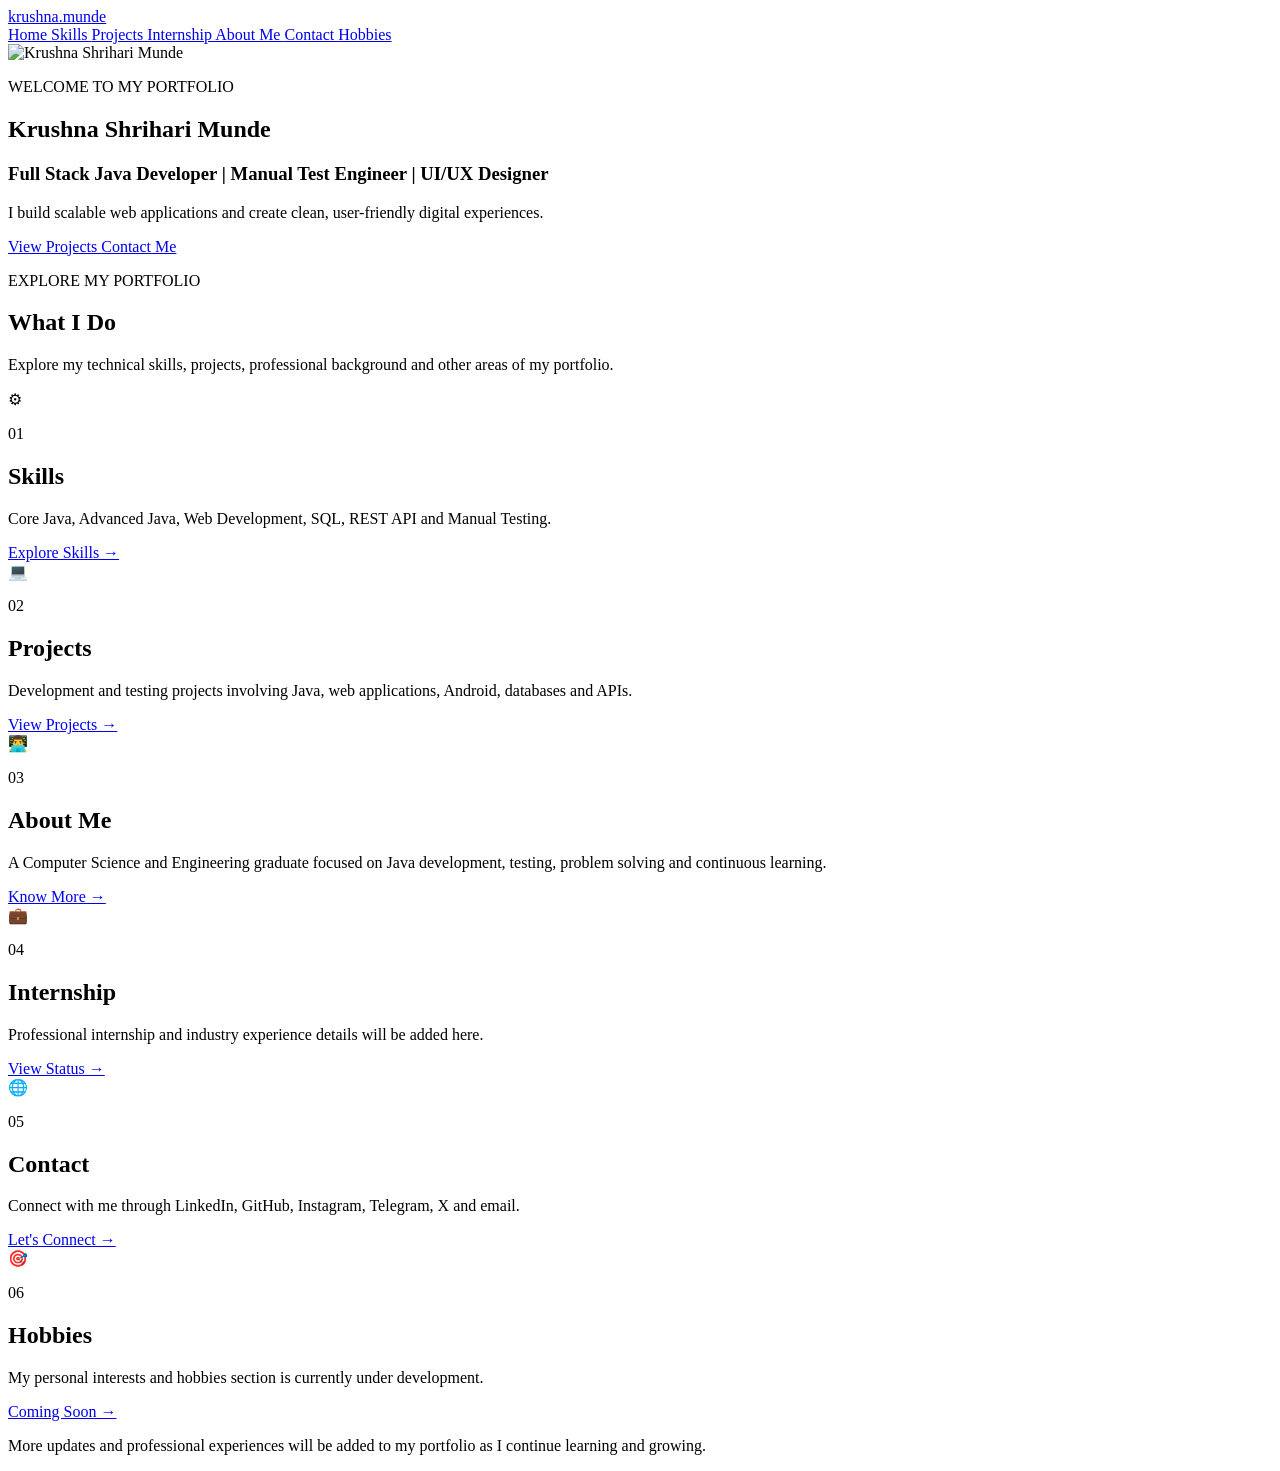
==== index.html @ 17772926 "Add files via upload" ====
<!DOCTYPE html>
<html lang="en">

<head>

    <meta charset="UTF-8">

    <meta name="viewport"
          content="width=device-width, initial-scale=1.0">

    <title>
        Krushna Munde | Full Stack Java Developer
    </title>

    <link rel="stylesheet"
          href="./css/Index.css">

</head>


<body>


    <!-- ==================================================
         NAVBAR
    =================================================== -->

    <nav class="navBar">


        <!-- LOGO -->

        <a href="index.html"
           class="navItems"
           id="logo">

            krushna.munde

        </a>



        <!-- NAVIGATION LINKS -->

        <div class="navLinks">


            <a href="index.html"
               class="navItems active">

                Home

            </a>


            <a href="Skill.html"
               class="navItems">

                Skills

            </a>


            <a href="Project.html"
               class="navItems">

                Projects

            </a>


            <a href="Internship.html"
               class="navItems">

                Internship

            </a>


            <a href="Aboutus.html"
               class="navItems">

                About Me

            </a>


            <a href="Contactus.html"
               class="navItems">

                Contact

            </a>


            <a href="Hobies.html"
               class="navItems">

                Hobbies

            </a>


        </div>


    </nav>



    <!-- ==================================================
         HERO SECTION
    =================================================== -->

    <section id="heroSession">


        <div id="coverImage">


            <!-- PROFILE IMAGE -->

            <div id="profileImage">

                <img
                    id="pfofilepic"
                    src="./assets/images/ProfilePic.png"
                    alt="Krushna Shrihari Munde">

            </div>



            <!-- PROFILE INFORMATION -->

            <div id="info">


                <p id="welcomeText">

                    WELCOME TO MY PORTFOLIO

                </p>



                <h1 id="fullName">

                    Krushna Shrihari Munde

                </h1>



                <h3 id="skillSet">

                    Full Stack Java Developer

                    <span>|</span>

                    Manual Test Engineer

                    <span>|</span>

                    UI/UX Designer

                </h3>



                <p id="shortIntro">

                    I build scalable web applications and create
                    clean, user-friendly digital experiences.

                </p>



                <!-- HERO BUTTONS -->

                <div id="heroButtons">


                    <a href="Project.html"
                       class="heroButton primaryButton">

                        View Projects

                    </a>



                    <a href="Contactus.html"
                       class="heroButton secondaryButton">

                        Contact Me

                    </a>


                </div>


            </div>


        </div>


    </section>



    <!-- ==================================================
         PORTFOLIO SUMMARY
    =================================================== -->

    <section id="portfolioSummary">


        <!-- SUMMARY HEADING -->

        <div id="summaryHeading">


            <p id="summaryLabel">

                EXPLORE MY PORTFOLIO

            </p>



            <h1>

                What <span>I Do</span>

            </h1>



            <p id="summaryDescription">

                Explore my technical skills, projects,
                professional background and other areas
                of my portfolio.

            </p>


        </div>



        <!-- ==================================================
             SUMMARY CARDS
        =================================================== -->

        <div id="summaryContainer">


            <!-- SKILLS -->

            <div class="summaryCard">


                <div class="summaryIcon">
                    ⚙
                </div>


                <p class="summaryNumber">
                    01
                </p>


                <h2>
                    Skills
                </h2>


                <p>

                    Core Java, Advanced Java, Web Development,
                    SQL, REST API and Manual Testing.

                </p>


                <a href="Skill.html"
                   class="summaryLink">

                    Explore Skills →

                </a>


            </div>



            <!-- PROJECTS -->

            <div class="summaryCard">


                <div class="summaryIcon">
                    💻
                </div>


                <p class="summaryNumber">
                    02
                </p>


                <h2>
                    Projects
                </h2>


                <p>

                    Development and testing projects involving
                    Java, web applications, Android, databases
                    and APIs.

                </p>


                <a href="Project.html"
                   class="summaryLink">

                    View Projects →

                </a>


            </div>



            <!-- ABOUT ME -->

            <div class="summaryCard">


                <div class="summaryIcon">
                    👨‍💻
                </div>


                <p class="summaryNumber">
                    03
                </p>


                <h2>
                    About Me
                </h2>


                <p>

                    A Computer Science and Engineering graduate
                    focused on Java development, testing,
                    problem solving and continuous learning.

                </p>


                <a href="Aboutus.html"
                   class="summaryLink">

                    Know More →

                </a>


            </div>



            <!-- INTERNSHIP -->

            <div class="summaryCard">


                <div class="summaryIcon">
                    💼
                </div>


                <p class="summaryNumber">
                    04
                </p>


                <h2>
                    Internship
                </h2>


                <p>

                    Professional internship and industry
                    experience details will be added here.

                </p>


                <a href="Internship.html"
                   class="summaryLink">

                    View Status →

                </a>


            </div>



            <!-- CONTACT -->

            <div class="summaryCard">


                <div class="summaryIcon">
                    🌐
                </div>


                <p class="summaryNumber">
                    05
                </p>


                <h2>
                    Contact
                </h2>


                <p>

                    Connect with me through LinkedIn, GitHub,
                    Instagram, Telegram, X and email.

                </p>


                <a href="Contactus.html"
                   class="summaryLink">

                    Let's Connect →

                </a>


            </div>



            <!-- HOBBIES -->

            <div class="summaryCard">


                <div class="summaryIcon">
                    🎯
                </div>


                <p class="summaryNumber">
                    06
                </p>


                <h2>
                    Hobbies
                </h2>


                <p>

                    My personal interests and hobbies section
                    is currently under development.

                </p>


                <a href="Hobies.html"
                   class="summaryLink">

                    Coming Soon →

                </a>


            </div>


        </div>



        <!-- SUMMARY FOOTER -->

        <div id="summaryFooter">


            <p>

                More updates and professional experiences
                will be added to my portfolio as I continue
                learning and growing.

            </p>


        </div>


    </section>


</body>

</html>
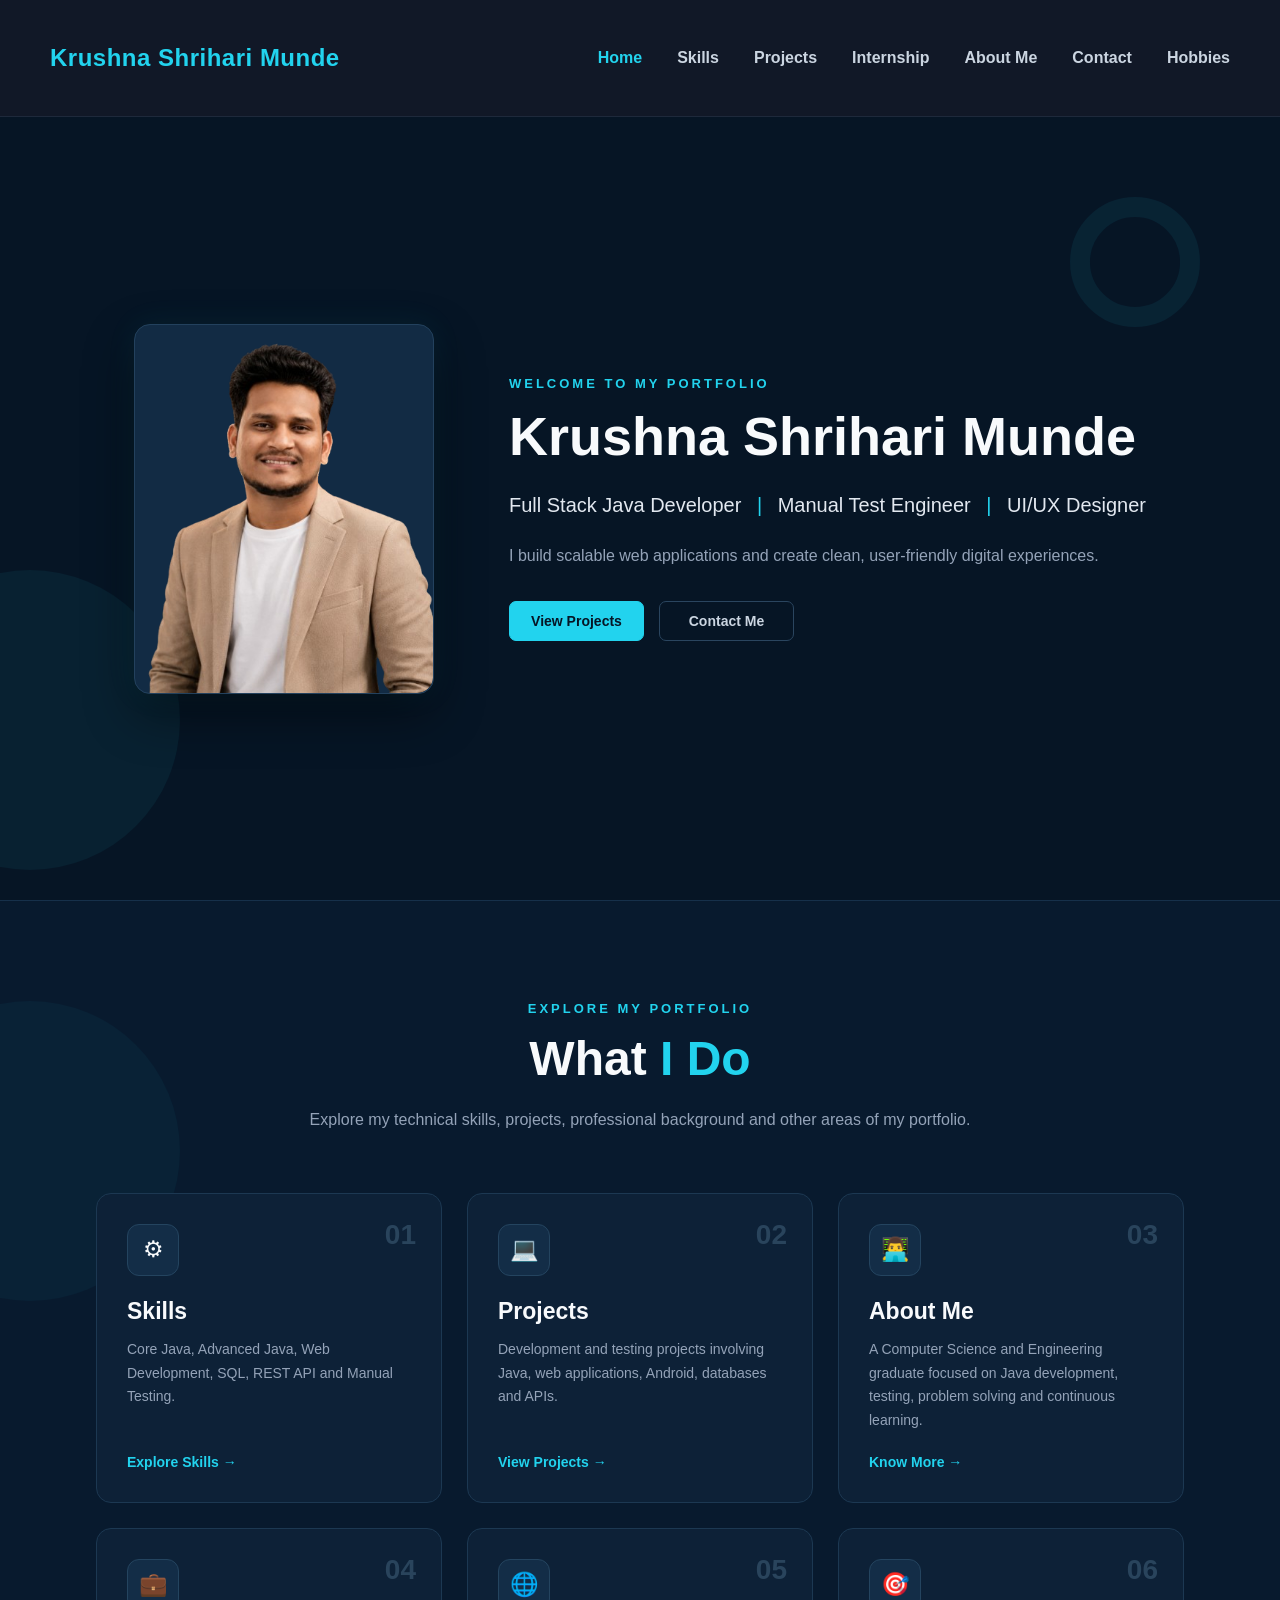
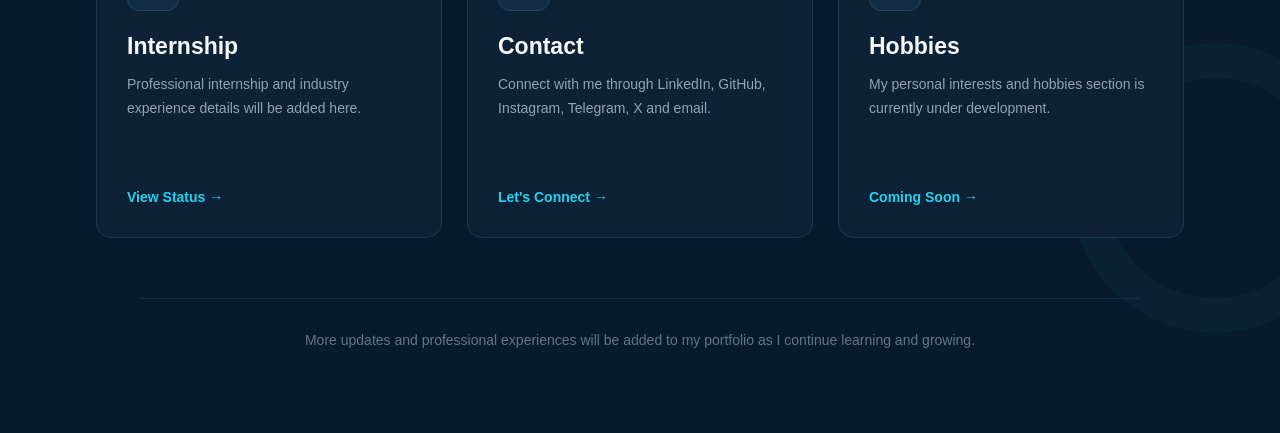
==== commit db27f6b3: "logo update" ====
--- a/index.html
+++ b/index.html
@@ -34,7 +34,7 @@
            class="navItems"
            id="logo">
 
-            krushna.munde
+            Krushna Shrihari Munde
 
         </a>
 
@@ -527,4 +527,4 @@
 
 </body>
 
-</html>+</html>
--- a/css/Index.css
+++ b/css/Index.css
@@ -0,0 +1,4238 @@
+/* =========================================================
+   Home Page 
+========================================================= */
+
+*{
+    margin: 0;
+    padding: 0;
+    box-sizing: border-box;
+}
+
+
+html{
+    scroll-behavior: smooth;
+}
+
+
+body{
+    background-color: #061525;
+
+    color: #F8FAFC;
+
+    font-family:
+        'Segoe UI',
+        Tahoma,
+        Geneva,
+        Verdana,
+        sans-serif;
+
+    overflow-x: hidden;
+}
+
+
+
+/* =========================================================
+   NAVBAR
+========================================================= */
+
+.navBar{
+
+    width: 100%;
+
+    height: 13vh;
+
+    min-height: 75px;
+
+    position: fixed;
+
+    top: 0;
+    left: 0;
+
+    display: flex;
+
+    align-items: center;
+
+    justify-content: space-between;
+
+    padding: 0 50px;
+
+    background-color: #081A2E;
+
+    border-bottom: 1px solid #16304A;
+
+    z-index: 1000;
+}
+
+
+
+/* =========================================================
+   LOGO
+========================================================= */
+
+#logo{
+
+    color: #22D3EE;
+
+    font-size: 24px;
+
+    font-weight: 700;
+
+    letter-spacing: 0.5px;
+
+    text-decoration: none;
+
+    transition:
+        color 0.3s ease,
+        transform 0.3s ease;
+}
+
+
+#logo:hover{
+
+    color: #67E8F9;
+
+    transform: translateY(-2px);
+}
+
+
+
+/* =========================================================
+   NAVIGATION LINKS
+========================================================= */
+
+.navLinks{
+
+    display: flex;
+
+    align-items: center;
+
+    gap: 35px;
+}
+
+
+.navItems{
+
+    color: #CBD5E1;
+
+    font-size: 16px;
+
+    font-weight: 600;
+
+    text-decoration: none;
+
+    transition:
+        color 0.3s ease,
+        transform 0.3s ease;
+}
+
+
+.navItems:hover{
+
+    color: #22D3EE;
+
+    transform: translateY(-2px);
+}
+
+
+.navItems.active{
+
+    color: #22D3EE;
+}
+
+
+
+/* =========================================================
+   HERO SECTION
+========================================================= */
+
+#heroSession{
+
+    width: 100%;
+
+    min-height: 87vh;
+
+    margin-top: 13vh;
+
+    position: relative;
+
+    display: flex;
+
+    align-items: center;
+
+    justify-content: center;
+
+    background-color: #061525;
+
+    overflow: hidden;
+}
+
+
+
+/* =========================================================
+   HERO DECORATIVE CIRCLE
+========================================================= */
+
+#heroSession::before{
+
+    content: "";
+
+    position: absolute;
+
+    width: 300px;
+
+    height: 300px;
+
+    border-radius: 50%;
+
+    background-color:
+        rgba(34, 211, 238, 0.06);
+
+    left: -120px;
+
+    bottom: 30px;
+}
+
+
+#heroSession::after{
+
+    content: "";
+
+    position: absolute;
+
+    width: 90px;
+
+    height: 90px;
+
+    border-radius: 50%;
+
+    border: 20px solid
+        rgba(34, 211, 238, 0.07);
+
+    right: 80px;
+
+    top: 80px;
+}
+
+
+
+/* =========================================================
+   HERO CONTENT
+========================================================= */
+
+#coverImage{
+
+    width: 88%;
+
+    max-width: 1150px;
+
+    display: flex;
+
+    align-items: center;
+
+    justify-content: center;
+
+    gap: 75px;
+
+    position: relative;
+
+    z-index: 2;
+}
+
+
+
+/* =========================================================
+   PROFILE IMAGE
+========================================================= */
+
+#profileImage{
+
+    width: 300px;
+
+    height: 370px;
+
+    flex-shrink: 0;
+
+    overflow: hidden;
+
+    border-radius: 16px;
+
+    background-color: #122B44;
+
+    border: 1px solid #23415D;
+
+    box-shadow:
+
+        0 20px 50px
+        rgba(0, 0, 0, 0.45),
+
+        0 0 30px
+        rgba(34, 211, 238, 0.08);
+
+    transition:
+        transform 0.4s ease,
+        border-color 0.4s ease,
+        box-shadow 0.4s ease;
+}
+
+
+#profileImage:hover{
+
+    transform: translateY(-7px);
+
+    border-color: #22D3EE;
+
+    box-shadow:
+
+        0 25px 60px
+        rgba(0, 0, 0, 0.50),
+
+        0 0 35px
+        rgba(34, 211, 238, 0.18);
+}
+
+
+
+/* =========================================================
+   PROFILE PHOTO
+========================================================= */
+
+#pfofilepic{
+
+    width: 100%;
+
+    height: 100%;
+
+    display: block;
+
+    object-fit: cover;
+
+    object-position: center;
+
+    border-radius: 16px;
+}
+
+
+
+/* =========================================================
+   PROFILE INFORMATION
+========================================================= */
+
+#info{
+
+    max-width: 700px;
+
+    text-align: left;
+
+    position: relative;
+
+    z-index: 3;
+}
+
+
+
+/* =========================================================
+   WELCOME TEXT
+========================================================= */
+
+#welcomeText{
+
+    color: #22D3EE;
+
+    font-size: 13px;
+
+    font-weight: 700;
+
+    letter-spacing: 3px;
+
+    margin-bottom: 16px;
+}
+
+
+
+/* =========================================================
+   FULL NAME
+========================================================= */
+
+#fullName{
+
+    color: #F8FAFC;
+
+    font-size: 54px;
+
+    font-weight: 750;
+
+    line-height: 1.1;
+
+    margin-bottom: 22px;
+}
+
+
+
+/* =========================================================
+   SKILL SET
+========================================================= */
+
+#skillSet{
+
+    color: #E2E8F0;
+
+    font-size: 20px;
+
+    font-weight: 500;
+
+    line-height: 1.7;
+
+    margin-bottom: 20px;
+}
+
+
+#skillSet span{
+
+    color: #22D3EE;
+
+    margin: 0 10px;
+}
+
+
+
+/* =========================================================
+   SHORT INTRO
+========================================================= */
+
+#shortIntro{
+
+    max-width: 650px;
+
+    color: #94A3B8;
+
+    font-size: 16px;
+
+    line-height: 1.8;
+
+    margin-bottom: 30px;
+}
+
+
+
+/* =========================================================
+   HERO BUTTONS
+========================================================= */
+
+#heroButtons{
+
+    display: flex;
+
+    align-items: center;
+
+    gap: 15px;
+}
+
+
+.heroButton{
+
+    display: inline-flex;
+
+    align-items: center;
+
+    justify-content: center;
+
+    min-width: 135px;
+
+    padding: 11px 20px;
+
+    border-radius: 7px;
+
+    font-size: 14px;
+
+    font-weight: 600;
+
+    text-decoration: none;
+
+    transition:
+        transform 0.3s ease,
+        background-color 0.3s ease,
+        border-color 0.3s ease,
+        box-shadow 0.3s ease;
+}
+
+
+
+/* =========================================================
+   PRIMARY BUTTON
+========================================================= */
+
+.primaryButton{
+
+    color: #061525;
+
+    background-color: #22D3EE;
+
+    border: 1px solid #22D3EE;
+}
+
+
+.primaryButton:hover{
+
+    background-color: #67E8F9;
+
+    transform: translateY(-3px);
+
+    box-shadow:
+        0 8px 25px
+        rgba(34, 211, 238, 0.25);
+}
+
+
+
+/* =========================================================
+   SECONDARY BUTTON
+========================================================= */
+
+.secondaryButton{
+
+    color: #CBD5E1;
+
+    background-color: transparent;
+
+    border: 1px solid #2A455F;
+}
+
+
+.secondaryButton:hover{
+
+    color: #22D3EE;
+
+    border-color: #22D3EE;
+
+    transform: translateY(-3px);
+
+    background-color:
+        rgba(34, 211, 238, 0.05);
+}
+
+
+
+/* =========================================================
+   PORTFOLIO SUMMARY SECTION
+========================================================= */
+
+#portfolioSummary{
+
+    position: relative;
+
+    width: 100%;
+
+    min-height: 100vh;
+
+    padding: 100px 0 80px 0;
+
+    background-color: #081A2E;
+
+    border-top: 1px solid #16304A;
+
+    overflow: hidden;
+}
+
+
+
+/* =========================================================
+   SUMMARY BACKGROUND DECORATION
+========================================================= */
+
+#portfolioSummary::before{
+
+    content: "";
+
+    position: absolute;
+
+    width: 300px;
+
+    height: 300px;
+
+    border-radius: 50%;
+
+    background-color:
+        rgba(34, 211, 238, 0.04);
+
+    left: -120px;
+
+    top: 100px;
+}
+
+
+#portfolioSummary::after{
+
+    content: "";
+
+    position: absolute;
+
+    width: 220px;
+
+    height: 220px;
+
+    border-radius: 50%;
+
+    border: 35px solid
+        rgba(34, 211, 238, 0.04);
+
+    right: -80px;
+
+    bottom: 100px;
+}
+
+
+
+/* =========================================================
+   SUMMARY HEADING
+========================================================= */
+
+#summaryHeading{
+
+    width: 85%;
+
+    max-width: 850px;
+
+    margin: 0 auto 60px auto;
+
+    text-align: center;
+
+    position: relative;
+
+    z-index: 2;
+}
+
+
+#summaryLabel{
+
+    color: #22D3EE;
+
+    font-size: 13px;
+
+    font-weight: 700;
+
+    letter-spacing: 3px;
+
+    margin-bottom: 14px;
+}
+
+
+#summaryHeading h1{
+
+    color: #F8FAFC;
+
+    font-size: 48px;
+
+    font-weight: 700;
+
+    line-height: 1.2;
+
+    margin-bottom: 18px;
+}
+
+
+#summaryHeading h1 span{
+
+    color: #22D3EE;
+}
+
+
+#summaryDescription{
+
+    max-width: 700px;
+
+    margin: auto;
+
+    color: #94A3B8;
+
+    font-size: 16px;
+
+    line-height: 1.7;
+}
+
+
+
+/* =========================================================
+   SUMMARY CONTAINER
+========================================================= */
+
+#summaryContainer{
+
+    width: 85%;
+
+    max-width: 1200px;
+
+    margin: auto;
+
+    display: grid;
+
+    grid-template-columns:
+        repeat(3, 1fr);
+
+    gap: 25px;
+
+    position: relative;
+
+    z-index: 2;
+}
+
+
+
+/* =========================================================
+   SUMMARY CARD
+========================================================= */
+
+.summaryCard{
+
+    position: relative;
+
+    min-height: 310px;
+
+    padding: 30px;
+
+    background-color: #0D2137;
+
+    border: 1px solid #1C3852;
+
+    border-radius: 15px;
+
+    transition:
+        transform 0.3s ease,
+        border-color 0.3s ease,
+        box-shadow 0.3s ease;
+
+    overflow: hidden;
+}
+
+
+.summaryCard:hover{
+
+    transform: translateY(-8px);
+
+    border-color: #22D3EE;
+
+    box-shadow:
+
+        0 15px 40px
+        rgba(0, 0, 0, 0.35),
+
+        0 0 25px
+        rgba(34, 211, 238, 0.08);
+}
+
+
+
+/* =========================================================
+   SUMMARY ICON
+========================================================= */
+
+.summaryIcon{
+
+    width: 52px;
+
+    height: 52px;
+
+    display: flex;
+
+    align-items: center;
+
+    justify-content: center;
+
+    background-color: #132D47;
+
+    border: 1px solid #24445F;
+
+    border-radius: 12px;
+
+    font-size: 23px;
+
+    margin-bottom: 22px;
+}
+
+
+
+/* =========================================================
+   SUMMARY NUMBER
+========================================================= */
+
+.summaryNumber{
+
+    position: absolute;
+
+    top: 25px;
+
+    right: 25px;
+
+    color: #29445C;
+
+    font-size: 28px;
+
+    font-weight: 700;
+}
+
+
+
+/* =========================================================
+   SUMMARY CARD TITLE
+========================================================= */
+
+.summaryCard h2{
+
+    color: #F8FAFC;
+
+    font-size: 23px;
+
+    font-weight: 650;
+
+    margin-bottom: 13px;
+}
+
+
+
+/* =========================================================
+   SUMMARY CARD DESCRIPTION
+========================================================= */
+
+.summaryCard p:not(.summaryNumber){
+
+    color: #94A3B8;
+
+    font-size: 14px;
+
+    line-height: 1.7;
+
+    min-height: 95px;
+
+    margin-bottom: 20px;
+}
+
+
+
+/* =========================================================
+   SUMMARY LINK
+========================================================= */
+
+.summaryLink{
+
+    display: inline-block;
+
+    color: #22D3EE;
+
+    font-size: 14px;
+
+    font-weight: 600;
+
+    text-decoration: none;
+
+    transition:
+        color 0.3s ease,
+        transform 0.3s ease;
+}
+
+
+.summaryLink:hover{
+
+    color: #67E8F9;
+
+    transform: translateX(5px);
+}
+
+
+
+/* =========================================================
+   SUMMARY FOOTER
+========================================================= */
+
+#summaryFooter{
+
+    width: 85%;
+
+    max-width: 1000px;
+
+    margin: 60px auto 0 auto;
+
+    padding-top: 30px;
+
+    border-top: 1px solid #16304A;
+
+    text-align: center;
+
+    position: relative;
+
+    z-index: 2;
+}
+
+
+#summaryFooter p{
+
+    color: #64748B;
+
+    font-size: 14px;
+
+    line-height: 1.7;
+}
+
+
+
+/* =========================================================
+   TABLET RESPONSIVE
+========================================================= */
+
+@media(max-width: 1000px){
+
+    .navBar{
+
+        padding: 0 30px;
+    }
+
+
+    .navLinks{
+
+        gap: 20px;
+    }
+
+
+    #coverImage{
+
+        width: 90%;
+
+        gap: 45px;
+    }
+
+
+    #profileImage{
+
+        width: 260px;
+
+        height: 330px;
+    }
+
+
+    #fullName{
+
+        font-size: 44px;
+    }
+
+
+    #skillSet{
+
+        font-size: 18px;
+    }
+
+
+    #summaryContainer{
+
+        grid-template-columns:
+            repeat(2, 1fr);
+    }
+
+}
+
+
+
+/* =========================================================
+   MOBILE RESPONSIVE
+========================================================= */
+
+@media(max-width: 700px){
+
+    .navBar{
+
+        height: auto;
+
+        min-height: 13vh;
+
+        flex-direction: column;
+
+        justify-content: center;
+
+        gap: 15px;
+
+        padding: 15px;
+    }
+
+
+    .navLinks{
+
+        flex-wrap: wrap;
+
+        justify-content: center;
+
+        gap: 15px;
+    }
+
+
+    #heroSession{
+
+        min-height: auto;
+
+        padding: 70px 0;
+    }
+
+
+    #coverImage{
+
+        width: 90%;
+
+        flex-direction: column;
+
+        gap: 35px;
+
+        padding: 30px 0;
+    }
+
+
+    #profileImage{
+
+        width: 230px;
+
+        height: 285px;
+    }
+
+
+    #info{
+
+        width: 100%;
+
+        text-align: center;
+    }
+
+
+    #welcomeText{
+
+        font-size: 11px;
+
+        letter-spacing: 2px;
+    }
+
+
+    #fullName{
+
+        font-size: 36px;
+    }
+
+
+    #skillSet{
+
+        font-size: 16px;
+    }
+
+
+    #skillSet span{
+
+        margin: 0 5px;
+    }
+
+
+    #shortIntro{
+
+        font-size: 14px;
+
+        margin-left: auto;
+
+        margin-right: auto;
+    }
+
+
+    #heroButtons{
+
+        justify-content: center;
+
+        flex-wrap: wrap;
+    }
+
+
+    #portfolioSummary{
+
+        padding-top: 70px;
+    }
+
+
+    #summaryHeading{
+
+        width: 90%;
+
+        margin-bottom: 45px;
+    }
+
+
+    #summaryHeading h1{
+
+        font-size: 38px;
+    }
+
+
+    #summaryDescription{
+
+        font-size: 15px;
+    }
+
+
+    #summaryContainer{
+
+        width: 90%;
+
+        grid-template-columns: 1fr;
+    }
+
+
+    .summaryCard{
+
+        min-height: auto;
+    }
+
+
+    #summaryFooter{
+
+        width: 90%;
+    }
+
+}
+/* =========================================================
+   Skills Page
+========================================================= */
+
+*{
+    margin: 0;
+    padding: 0;
+    box-sizing: border-box;
+}
+
+
+body{
+
+    background-color: #0F172A;
+
+    font-family:
+        'Segoe UI',
+        Tahoma,
+        Geneva,
+        Verdana,
+        sans-serif;
+
+    color: #F8FAFC;
+}
+
+
+/* =========================
+   NAVBAR
+========================= */
+
+.navBar{
+
+    background-color: #111827;
+
+    width: 100%;
+
+    height: 13vh;
+
+    position: fixed;
+
+    top: 0;
+    left: 0;
+
+    display: flex;
+
+    align-items: center;
+
+    justify-content: space-between;
+
+    padding: 0 50px;
+
+    border-bottom: 1px solid #1E293B;
+
+    z-index: 1000;
+}
+
+
+/* =========================
+   LOGO
+========================= */
+
+#logo{
+
+    color: #22D3EE;
+
+    font-size: 24px;
+
+    font-weight: 700;
+
+    text-decoration: none;
+
+    letter-spacing: 0.5px;
+}
+
+
+/* =========================
+   NAV LINKS
+========================= */
+
+.navLinks{
+
+    display: flex;
+
+    align-items: center;
+
+    gap: 35px;
+}
+
+
+.navItems{
+
+    color: #CBD5E1;
+
+    font-size: 16px;
+
+    font-weight: 600;
+
+    text-decoration: none;
+
+    transition:
+        color 0.3s ease,
+        transform 0.3s ease;
+}
+
+
+.navItems:hover{
+
+    color: #22D3EE;
+
+    transform: translateY(-2px);
+}
+
+
+/* =========================
+   ACTIVE TAB
+========================= */
+
+.navItems.active{
+
+    color: #22D3EE;
+}
+
+
+/* =========================
+   SKILLS SECTION
+========================= */
+
+.skillsSection{
+
+    width: 100%;
+
+    min-height: 100vh;
+
+    background-color: #0B1120;
+
+    padding-top: calc(13vh + 60px);
+
+    padding-bottom: 80px;
+}
+
+
+/* =========================
+   SECTION HEADING
+========================= */
+
+.sectionHeading{
+
+    width: 85%;
+
+    max-width: 900px;
+
+    margin: 0 auto 55px auto;
+
+    text-align: center;
+}
+
+
+.sectionLabel{
+
+    color: #22D3EE;
+
+    font-size: 13px;
+
+    font-weight: 700;
+
+    letter-spacing: 3px;
+
+    margin-bottom: 12px;
+}
+
+
+.sectionHeading h1{
+
+    color: #F8FAFC;
+
+    font-size: 48px;
+
+    font-weight: 700;
+
+    margin-bottom: 18px;
+}
+
+
+.sectionHeading h1 span{
+
+    color: #22D3EE;
+}
+
+
+.sectionDescription{
+
+    color: #94A3B8;
+
+    font-size: 16px;
+
+    line-height: 1.7;
+
+    max-width: 700px;
+
+    margin: auto;
+}
+
+
+/* =========================
+   SKILLS CONTAINER
+========================= */
+
+.skillsContainer{
+
+    width: 85%;
+
+    max-width: 1200px;
+
+    margin: auto;
+
+    display: grid;
+
+    grid-template-columns:
+        repeat(3, 1fr);
+
+    gap: 25px;
+}
+
+
+/* =========================
+   SKILL CARD
+========================= */
+
+.skillCard{
+
+    background-color: #111827;
+
+    border: 1px solid #1E293B;
+
+    border-radius: 14px;
+
+    padding: 30px;
+
+    min-height: 300px;
+
+    transition:
+        transform 0.3s ease,
+        border-color 0.3s ease,
+        box-shadow 0.3s ease;
+}
+
+
+.skillCard:hover{
+
+    transform: translateY(-7px);
+
+    border-color: #22D3EE;
+
+    box-shadow:
+        0 10px 30px rgba(0, 0, 0, 0.25),
+        0 0 20px rgba(34, 211, 238, 0.08);
+}
+
+
+/* =========================
+   SKILL ICON
+========================= */
+
+.skillIcon{
+
+    width: 50px;
+
+    height: 50px;
+
+    display: flex;
+
+    align-items: center;
+
+    justify-content: center;
+
+    background-color: #172033;
+
+    border: 1px solid #263449;
+
+    border-radius: 12px;
+
+    font-size: 24px;
+
+    margin-bottom: 20px;
+}
+
+
+/* =========================
+   SKILL TITLE
+========================= */
+
+.skillCard h2{
+
+    color: #F8FAFC;
+
+    font-size: 22px;
+
+    font-weight: 650;
+
+    margin-bottom: 12px;
+}
+
+
+/* =========================
+   SKILL DESCRIPTION
+========================= */
+
+.skillCard p{
+
+    color: #94A3B8;
+
+    font-size: 15px;
+
+    line-height: 1.7;
+
+    margin-bottom: 20px;
+}
+
+
+/* =========================
+   SKILL TAGS
+========================= */
+
+.skillTags{
+
+    display: flex;
+
+    flex-wrap: wrap;
+
+    gap: 8px;
+}
+
+
+.skillTags span{
+
+    color: #CBD5E1;
+
+    background-color: #0F172A;
+
+    border: 1px solid #263449;
+
+    border-radius: 20px;
+
+    padding: 6px 11px;
+
+    font-size: 12px;
+
+    transition:
+        color 0.3s ease,
+        border-color 0.3s ease,
+        background-color 0.3s ease;
+}
+
+
+.skillTags span:hover{
+
+    color: #22D3EE;
+
+    border-color: #22D3EE;
+
+    background-color: #13232E;
+}
+
+
+/* =========================
+   ADDITIONAL SKILLS
+========================= */
+
+.additionalSkills{
+
+    width: 85%;
+
+    max-width: 1200px;
+
+    margin: 55px auto 0 auto;
+
+    padding: 30px;
+
+    background-color: #111827;
+
+    border: 1px solid #1E293B;
+
+    border-radius: 14px;
+
+    text-align: center;
+}
+
+
+.additionalSkills h2{
+
+    color: #F8FAFC;
+
+    font-size: 24px;
+
+    margin-bottom: 20px;
+}
+
+
+.additionalTags{
+
+    display: flex;
+
+    justify-content: center;
+
+    align-items: center;
+
+    flex-wrap: wrap;
+
+    gap: 12px;
+}
+
+
+.additionalTags span{
+
+    color: #CBD5E1;
+
+    background-color: #0F172A;
+
+    border: 1px solid #263449;
+
+    border-radius: 25px;
+
+    padding: 9px 16px;
+
+    font-size: 14px;
+
+    transition:
+        color 0.3s ease,
+        border-color 0.3s ease;
+}
+
+
+.additionalTags span:hover{
+
+    color: #22D3EE;
+
+    border-color: #22D3EE;
+}
+
+
+/* =========================
+   RESPONSIVE
+========================= */
+
+@media(max-width: 1000px){
+
+    .skillsContainer{
+
+        grid-template-columns:
+            repeat(2, 1fr);
+    }
+
+
+    .navLinks{
+
+        gap: 20px;
+    }
+
+
+    .navBar{
+
+        padding: 0 30px;
+    }
+
+}
+
+
+@media(max-width: 700px){
+
+    .navBar{
+
+        height: auto;
+
+        min-height: 13vh;
+
+        flex-direction: column;
+
+        justify-content: center;
+
+        gap: 15px;
+
+        padding: 15px;
+    }
+
+
+    .navLinks{
+
+        flex-wrap: wrap;
+
+        justify-content: center;
+
+        gap: 15px;
+    }
+
+
+    .skillsSection{
+
+        padding-top: 180px;
+    }
+
+
+    .sectionHeading{
+
+        width: 90%;
+    }
+
+
+    .sectionHeading h1{
+
+        font-size: 38px;
+    }
+
+
+    .sectionDescription{
+
+        font-size: 15px;
+    }
+
+
+    .skillsContainer{
+
+        width: 90%;
+
+        grid-template-columns: 1fr;
+    }
+
+
+    .additionalSkills{
+
+        width: 90%;
+    }
+
+
+}
+
+/* =========================================================
+   About Me Page
+========================================================= */
+
+
+/* =========================
+   ABOUT SECTION
+========================= */
+
+#aboutSection{
+
+    width: 100%;
+
+    min-height: 100vh;
+
+    background-color: #0B1120;
+
+    padding-top: calc(13vh + 60px);
+
+    padding-bottom: 100px;
+}
+
+
+/* =========================
+   ABOUT CONTAINER
+========================= */
+
+#aboutContainer{
+
+    width: 85%;
+
+    max-width: 1200px;
+
+    margin: auto;
+}
+
+
+/* =========================
+   ABOUT HEADING
+========================= */
+
+#aboutHeading{
+
+    text-align: center;
+
+    margin-bottom: 60px;
+}
+
+
+#aboutLabel{
+
+    color: #22D3EE;
+
+    font-size: 13px;
+
+    font-weight: 700;
+
+    letter-spacing: 3px;
+
+    margin-bottom: 12px;
+}
+
+
+#aboutHeading h1{
+
+    color: #F8FAFC;
+
+    font-size: 48px;
+
+    font-weight: 700;
+
+    margin: 0;
+}
+
+
+#aboutHeading h1 span{
+
+    color: #22D3EE;
+}
+
+
+/* =========================
+   ABOUT CONTENT
+========================= */
+
+#aboutContent{
+
+    display: grid;
+
+    grid-template-columns:
+        1.2fr 0.8fr;
+
+    gap: 60px;
+
+    align-items: start;
+
+    margin-bottom: 80px;
+}
+
+
+/* =========================
+   ABOUT INTRODUCTION
+========================= */
+
+#aboutIntroduction{
+
+    padding: 10px 0;
+}
+
+
+#aboutIntroduction h2{
+
+    color: #F8FAFC;
+
+    font-size: 30px;
+
+    margin-bottom: 25px;
+
+    line-height: 1.3;
+}
+
+
+#aboutIntroduction h2 span{
+
+    color: #22D3EE;
+}
+
+
+#aboutIntroduction p{
+
+    color: #94A3B8;
+
+    font-size: 16px;
+
+    line-height: 1.8;
+
+    margin-bottom: 20px;
+}
+
+
+/* =========================
+   ABOUT DETAILS
+========================= */
+
+#aboutDetails{
+
+    display: grid;
+
+    grid-template-columns: 1fr 1fr;
+
+    gap: 15px;
+}
+
+
+/* =========================
+   ABOUT DETAIL CARD
+========================= */
+
+.aboutDetailCard{
+
+    display: flex;
+
+    flex-direction: column;
+
+    padding: 22px;
+
+    min-height: 135px;
+
+    background-color: #111827;
+
+    border: 1px solid #1E293B;
+
+    border-radius: 12px;
+
+    transition:
+        transform 0.3s ease,
+        border-color 0.3s ease,
+        box-shadow 0.3s ease;
+}
+
+
+.aboutDetailCard:hover{
+
+    transform: translateY(-5px);
+
+    border-color: #22D3EE;
+
+    box-shadow:
+        0 10px 30px rgba(0, 0, 0, 0.25),
+
+        0 0 18px
+        rgba(34, 211, 238, 0.07);
+}
+
+
+/* =========================
+   DETAIL TITLE
+========================= */
+
+.detailTitle{
+
+    color: #64748B;
+
+    font-size: 12px;
+
+    font-weight: 700;
+
+    text-transform: uppercase;
+
+    letter-spacing: 1px;
+
+    margin-bottom: 10px;
+}
+
+
+/* =========================
+   DETAIL VALUE
+========================= */
+
+.detailValue{
+
+    color: #F8FAFC;
+
+    font-size: 17px;
+
+    font-weight: 600;
+
+    line-height: 1.4;
+
+    margin-bottom: 5px;
+}
+
+
+/* =========================
+   DETAIL SUB VALUE
+========================= */
+
+.detailSubValue{
+
+    color: #94A3B8;
+
+    font-size: 13px;
+
+    line-height: 1.5;
+}
+
+
+/* =========================
+   PROFESSIONAL FOCUS
+========================= */
+
+#aboutFocus{
+
+    margin-bottom: 80px;
+}
+
+
+#aboutFocus h2{
+
+    color: #F8FAFC;
+
+    font-size: 30px;
+
+    text-align: center;
+
+    margin-bottom: 35px;
+}
+
+
+/* =========================
+   FOCUS CONTAINER
+========================= */
+
+#focusContainer{
+
+    display: grid;
+
+    grid-template-columns:
+        repeat(3, 1fr);
+
+    gap: 25px;
+}
+
+
+/* =========================
+   FOCUS CARD
+========================= */
+
+.focusCard{
+
+    padding: 30px;
+
+    min-height: 230px;
+
+    background-color: #111827;
+
+    border: 1px solid #1E293B;
+
+    border-radius: 14px;
+
+    transition:
+        transform 0.3s ease,
+        border-color 0.3s ease,
+        box-shadow 0.3s ease;
+}
+
+
+.focusCard:hover{
+
+    transform: translateY(-7px);
+
+    border-color: #22D3EE;
+
+    box-shadow:
+        0 12px 35px rgba(0, 0, 0, 0.25),
+
+        0 0 20px
+        rgba(34, 211, 238, 0.08);
+}
+
+
+/* =========================
+   FOCUS ICON
+========================= */
+
+.focusIcon{
+
+    width: 52px;
+
+    height: 52px;
+
+    display: flex;
+
+    align-items: center;
+
+    justify-content: center;
+
+    background-color: #172033;
+
+    border: 1px solid #263449;
+
+    border-radius: 12px;
+
+    font-size: 24px;
+
+    margin-bottom: 20px;
+}
+
+
+/* =========================
+   FOCUS TITLE
+========================= */
+
+.focusCard h3{
+
+    color: #F8FAFC;
+
+    font-size: 20px;
+
+    margin-bottom: 12px;
+}
+
+
+/* =========================
+   FOCUS DESCRIPTION
+========================= */
+
+.focusCard p{
+
+    color: #94A3B8;
+
+    font-size: 14px;
+
+    line-height: 1.7;
+}
+
+
+/* =========================
+   EDUCATION SECTION
+========================= */
+
+#educationSection{
+
+    margin-bottom: 20px;
+}
+
+
+#educationSection > h2{
+
+    color: #F8FAFC;
+
+    font-size: 30px;
+
+    text-align: center;
+
+    margin-bottom: 35px;
+}
+
+
+/* =========================
+   EDUCATION CARD
+========================= */
+
+#educationCard{
+
+    background-color: #111827;
+
+    border: 1px solid #1E293B;
+
+    border-radius: 14px;
+
+    padding: 10px 30px;
+}
+
+
+/* =========================
+   EDUCATION ITEM
+========================= */
+
+.educationItem{
+
+    display: grid;
+
+    grid-template-columns: 90px 1fr;
+
+    gap: 25px;
+
+    align-items: start;
+
+    padding: 25px 0;
+
+    border-bottom: 1px solid #1E293B;
+}
+
+
+.educationItem:last-child{
+
+    border-bottom: none;
+}
+
+
+/* =========================
+   EDUCATION YEAR
+========================= */
+
+.educationYear{
+
+    color: #22D3EE;
+
+    font-size: 16px;
+
+    font-weight: 700;
+
+    padding-top: 3px;
+}
+
+
+/* =========================
+   EDUCATION TITLE
+========================= */
+
+.educationItem h3{
+
+    color: #F8FAFC;
+
+    font-size: 18px;
+
+    margin-bottom: 8px;
+}
+
+
+/* =========================
+   EDUCATION INSTITUTE
+========================= */
+
+.educationItem p{
+
+    color: #94A3B8;
+
+    font-size: 14px;
+
+    line-height: 1.6;
+
+    margin-bottom: 8px;
+}
+
+
+/* =========================
+   EDUCATION RESULT
+========================= */
+
+.educationItem strong{
+
+    color: #22D3EE;
+
+    font-size: 14px;
+}
+
+
+/* =========================
+   ABOUT RESPONSIVE
+========================= */
+
+@media(max-width: 1000px){
+
+    #aboutContent{
+
+        grid-template-columns: 1fr;
+
+        gap: 40px;
+    }
+
+
+    #focusContainer{
+
+        grid-template-columns:
+            repeat(2, 1fr);
+    }
+
+}
+
+
+@media(max-width: 700px){
+
+    #aboutSection{
+
+        padding-top: 180px;
+    }
+
+
+    #aboutContainer{
+
+        width: 90%;
+    }
+
+
+    #aboutHeading h1{
+
+        font-size: 38px;
+    }
+
+
+    #aboutContent{
+
+        gap: 30px;
+    }
+
+
+    #aboutIntroduction h2{
+
+        font-size: 26px;
+    }
+
+
+    #aboutIntroduction p{
+
+        font-size: 15px;
+    }
+
+
+    #aboutDetails{
+
+        grid-template-columns: 1fr;
+    }
+
+
+    #focusContainer{
+
+        grid-template-columns: 1fr;
+    }
+
+
+    #aboutFocus h2,
+    #educationSection > h2{
+
+        font-size: 26px;
+    }
+
+
+    .educationItem{
+
+        grid-template-columns: 1fr;
+
+        gap: 8px;
+    }
+
+
+    .educationYear{
+
+        padding-top: 0;
+    }
+
+
+    #educationCard{
+
+        padding: 10px 20px;
+    }
+
+}
+/* =========================================================
+   Contact Page
+========================================================= */
+
+
+/* =========================
+   CONTACT SECTION
+========================= */
+
+#contactSection{
+
+    width: 100%;
+
+    min-height: 100vh;
+
+    background-color: #0B1120;
+
+    padding-top: calc(13vh + 60px);
+
+    padding-bottom: 80px;
+}
+
+
+/* =========================
+   CONTACT CONTAINER
+========================= */
+
+#contactContainer{
+
+    width: 85%;
+
+    max-width: 1000px;
+
+    margin: auto;
+
+    text-align: center;
+}
+
+
+/* =========================
+   CONTACT LABEL
+========================= */
+
+#contactLabel{
+
+    color: #22D3EE;
+
+    font-size: 13px;
+
+    font-weight: 700;
+
+    letter-spacing: 3px;
+
+    margin-bottom: 12px;
+}
+
+
+/* =========================
+   CONTACT TITLE
+========================= */
+
+#contactTitle{
+
+    color: #F8FAFC;
+
+    font-size: 48px;
+
+    font-weight: 700;
+
+    margin-bottom: 18px;
+}
+
+
+#contactTitle span{
+
+    color: #22D3EE;
+}
+
+
+/* =========================
+   CONTACT DESCRIPTION
+========================= */
+
+#contactDescription{
+
+    max-width: 650px;
+
+    margin: 0 auto 40px auto;
+
+    color: #94A3B8;
+
+    font-size: 16px;
+
+    line-height: 1.7;
+}
+
+
+/* =========================
+   EMAIL CARD
+========================= */
+
+.emailCard{
+
+    width: 100%;
+
+    display: flex;
+
+    align-items: center;
+
+    text-align: left;
+
+    padding: 22px 25px;
+
+    margin-bottom: 30px;
+
+    background-color: #111827;
+
+    border: 1px solid #1E293B;
+
+    border-radius: 14px;
+
+    text-decoration: none;
+
+    transition:
+        transform 0.3s ease,
+        border-color 0.3s ease,
+        box-shadow 0.3s ease;
+}
+
+
+.emailCard:hover{
+
+    transform: translateY(-5px);
+
+    border-color: #22D3EE;
+
+    box-shadow:
+        0 12px 30px rgba(0, 0, 0, 0.25),
+
+        0 0 20px
+        rgba(34, 211, 238, 0.08);
+}
+
+
+/* =========================
+   EMAIL ICON
+========================= */
+
+.emailIcon{
+
+    width: 52px;
+
+    height: 52px;
+
+    flex-shrink: 0;
+
+    display: flex;
+
+    align-items: center;
+
+    justify-content: center;
+
+    background-color: #172033;
+
+    border: 1px solid #263449;
+
+    border-radius: 12px;
+
+    color: #22D3EE;
+
+    font-size: 22px;
+
+    font-weight: 700;
+
+    margin-right: 20px;
+}
+
+
+/* =========================
+   EMAIL INFO
+========================= */
+
+.emailInfo{
+
+    flex: 1;
+}
+
+
+.emailInfo h2{
+
+    color: #F8FAFC;
+
+    font-size: 19px;
+
+    margin-bottom: 5px;
+}
+
+
+.emailInfo p{
+
+    color: #94A3B8;
+
+    font-size: 14px;
+}
+
+
+/* =========================
+   EMAIL ARROW
+========================= */
+
+.emailArrow{
+
+    color: #22D3EE;
+
+    font-size: 22px;
+
+    transition:
+        transform 0.3s ease;
+}
+
+
+.emailCard:hover .emailArrow{
+
+    transform: translateX(5px);
+}
+
+
+/* =========================
+   SOCIAL CONTAINER
+========================= */
+
+#socialContainer{
+
+    display: grid;
+
+    grid-template-columns:
+        repeat(2, 1fr);
+
+    gap: 15px;
+
+    text-align: left;
+}
+
+
+/* =========================
+   SOCIAL CARD
+========================= */
+
+.socialCard{
+
+    display: flex;
+
+    align-items: center;
+
+    padding: 20px;
+
+    background-color: #111827;
+
+    border: 1px solid #1E293B;
+
+    border-radius: 12px;
+
+    text-decoration: none;
+
+    transition:
+        transform 0.3s ease,
+        border-color 0.3s ease,
+        box-shadow 0.3s ease;
+}
+
+
+.socialCard:hover{
+
+    transform: translateY(-5px);
+
+    border-color: #22D3EE;
+
+    box-shadow:
+        0 10px 28px rgba(0, 0, 0, 0.25),
+
+        0 0 18px
+        rgba(34, 211, 238, 0.07);
+}
+
+
+/* =========================
+   SOCIAL ICON
+========================= */
+
+.socialIcon{
+
+    width: 48px;
+
+    height: 48px;
+
+    flex-shrink: 0;
+
+    display: flex;
+
+    align-items: center;
+
+    justify-content: center;
+
+    background-color: #172033;
+
+    border: 1px solid #263449;
+
+    border-radius: 11px;
+
+    color: #22D3EE;
+
+    font-size: 18px;
+
+    font-weight: 700;
+
+    margin-right: 16px;
+}
+
+
+/* =========================
+   SOCIAL INFO
+========================= */
+
+.socialInfo{
+
+    flex: 1;
+}
+
+
+.socialInfo h2{
+
+    color: #F8FAFC;
+
+    font-size: 17px;
+
+    margin-bottom: 5px;
+}
+
+
+.socialInfo p{
+
+    color: #94A3B8;
+
+    font-size: 13px;
+
+    line-height: 1.4;
+}
+
+
+/* =========================
+   SOCIAL ARROW
+========================= */
+
+.socialArrow{
+
+    color: #22D3EE;
+
+    font-size: 20px;
+
+    transition:
+        transform 0.3s ease;
+}
+
+
+.socialCard:hover .socialArrow{
+
+    transform: translateX(5px);
+}
+
+
+/* =========================
+   COMING SOON CARDS
+========================= */
+
+.socialCard[href="#"]{
+
+    cursor: default;
+
+    opacity: 0.75;
+}
+
+
+.socialCard[href="#"]:hover{
+
+    transform: none;
+
+    border-color: #1E293B;
+
+    box-shadow: none;
+}
+
+
+.socialCard[href="#"] .socialArrow{
+
+    color: #64748B;
+}
+
+
+/* =========================
+   CONTACT FOOTER
+========================= */
+
+#contactFooter{
+
+    color: #64748B;
+
+    font-size: 13px;
+
+    line-height: 1.7;
+
+    margin-top: 35px;
+}
+
+
+/* =========================
+   CONTACT RESPONSIVE
+========================= */
+
+@media(max-width: 700px){
+
+    #contactSection{
+
+        padding-top: 180px;
+
+        padding-bottom: 60px;
+    }
+
+
+    #contactContainer{
+
+        width: 90%;
+    }
+
+
+    #contactTitle{
+
+        font-size: 38px;
+    }
+
+
+    #contactDescription{
+
+        font-size: 15px;
+
+        margin-bottom: 30px;
+    }
+
+
+    #socialContainer{
+
+        grid-template-columns: 1fr;
+    }
+
+
+    .emailCard{
+
+        padding: 18px;
+    }
+
+
+    .emailInfo p{
+
+        font-size: 13px;
+
+        word-break: break-word;
+    }
+
+
+    .socialCard{
+
+        padding: 18px;
+    }
+
+}
+/* =========================================================
+   Hobbies Page
+========================================================= */
+
+
+/* =========================
+   HOBBIES SECTION
+========================= */
+
+#hobbiesSection{
+
+    width: 100%;
+
+    min-height: 100vh;
+
+    background-color: #0B1120;
+
+    padding-top: calc(13vh + 60px);
+
+    padding-bottom: 80px;
+
+    display: flex;
+
+    align-items: center;
+
+    justify-content: center;
+
+    text-align: center;
+}
+
+
+/* =========================
+   HOBBIES CONTAINER
+========================= */
+
+#hobbiesContainer{
+
+    width: 85%;
+
+    max-width: 800px;
+
+    margin: auto;
+
+    padding: 60px 40px;
+
+    background-color: #111827;
+
+    border: 1px solid #1E293B;
+
+    border-radius: 18px;
+
+    box-shadow:
+        0 20px 50px
+        rgba(0, 0, 0, 0.25);
+
+    transition:
+        transform 0.3s ease,
+        border-color 0.3s ease,
+        box-shadow 0.3s ease;
+}
+
+
+#hobbiesContainer:hover{
+
+    transform: translateY(-5px);
+
+    border-color: #22D3EE;
+
+    box-shadow:
+        0 20px 50px
+        rgba(0, 0, 0, 0.35),
+
+        0 0 25px
+        rgba(34, 211, 238, 0.07);
+}
+
+
+/* =========================
+   HOBBIES ICON
+========================= */
+
+#hobbiesIcon{
+
+    width: 75px;
+
+    height: 75px;
+
+    margin: 0 auto 25px auto;
+
+    display: flex;
+
+    align-items: center;
+
+    justify-content: center;
+
+    background-color: #172033;
+
+    border: 1px solid #263449;
+
+    border-radius: 18px;
+
+    font-size: 32px;
+
+    box-shadow:
+        0 0 20px
+        rgba(34, 211, 238, 0.06);
+}
+
+
+/* =========================
+   HOBBIES LABEL
+========================= */
+
+#hobbiesLabel{
+
+    color: #22D3EE;
+
+    font-size: 13px;
+
+    font-weight: 700;
+
+    letter-spacing: 3px;
+
+    margin-bottom: 15px;
+}
+
+
+/* =========================
+   HOBBIES TITLE
+========================= */
+
+#hobbiesTitle{
+
+    color: #F8FAFC;
+
+    font-size: 48px;
+
+    font-weight: 700;
+
+    line-height: 1.2;
+
+    margin-bottom: 20px;
+}
+
+
+#hobbiesTitle span{
+
+    display: block;
+
+    color: #818CF8;
+
+    font-size: 22px;
+
+    font-weight: 600;
+
+    margin-top: 10px;
+}
+
+
+/* =========================
+   HOBBIES DESCRIPTION
+========================= */
+
+#hobbiesDescription{
+
+    max-width: 600px;
+
+    margin: 0 auto 25px auto;
+
+    color: #94A3B8;
+
+    font-size: 16px;
+
+    line-height: 1.8;
+}
+
+
+/* =========================
+   HOBBIES STATUS
+========================= */
+
+#hobbiesStatus{
+
+    display: inline-flex;
+
+    align-items: center;
+
+    gap: 10px;
+
+    padding: 10px 18px;
+
+    margin-bottom: 25px;
+
+    background-color: #172033;
+
+    border: 1px solid #263449;
+
+    border-radius: 25px;
+
+    color: #CBD5E1;
+
+    font-size: 13px;
+
+    font-weight: 600;
+}
+
+
+/* =========================
+   STATUS DOT
+========================= */
+
+#hobbiesStatusDot{
+
+    width: 9px;
+
+    height: 9px;
+
+    display: inline-block;
+
+    border-radius: 50%;
+
+    background-color: #22D3EE;
+
+    box-shadow:
+        0 0 10px
+        rgba(34, 211, 238, 0.6);
+
+    animation:
+        hobbiesPulse 1.8s infinite;
+}
+
+
+/* =========================
+   STATUS ANIMATION
+========================= */
+
+@keyframes hobbiesPulse{
+
+    0%{
+
+        opacity: 1;
+
+        transform: scale(1);
+
+    }
+
+    50%{
+
+        opacity: 0.45;
+
+        transform: scale(0.8);
+
+    }
+
+    100%{
+
+        opacity: 1;
+
+        transform: scale(1);
+
+    }
+
+}
+
+
+/* =========================
+   HOBBIES MESSAGE
+========================= */
+
+#hobbiesMessage{
+
+    color: #64748B;
+
+    font-size: 14px;
+
+    line-height: 1.7;
+
+    margin-top: 5px;
+}
+
+
+/* =========================
+   HOBBIES RESPONSIVE
+========================= */
+
+@media(max-width: 700px){
+
+    #hobbiesSection{
+
+        padding-top: 180px;
+
+        padding-bottom: 60px;
+
+    }
+
+
+    #hobbiesContainer{
+
+        width: 90%;
+
+        padding: 45px 25px;
+
+    }
+
+
+    #hobbiesIcon{
+
+        width: 65px;
+
+        height: 65px;
+
+        font-size: 28px;
+
+    }
+
+
+    #hobbiesTitle{
+
+        font-size: 38px;
+
+    }
+
+
+    #hobbiesTitle span{
+
+        font-size: 19px;
+
+    }
+
+
+    #hobbiesDescription{
+
+        font-size: 15px;
+
+    }
+
+
+    #hobbiesStatus{
+
+        font-size: 12px;
+
+        padding: 9px 14px;
+
+    }
+
+}
+/* =========================================================
+   Internship Page
+========================================================= */
+
+
+/* =========================
+   INTERNSHIP SECTION
+========================= */
+
+#internshipSection{
+
+    width: 100%;
+
+    min-height: 100vh;
+
+    background-color: #0B1120;
+
+    padding-top: calc(13vh + 60px);
+
+    padding-bottom: 80px;
+
+    display: flex;
+
+    align-items: center;
+
+    justify-content: center;
+
+    text-align: center;
+}
+
+
+/* =========================
+   INTERNSHIP CONTAINER
+========================= */
+
+#internshipContainer{
+
+    width: 85%;
+
+    max-width: 800px;
+
+    margin: auto;
+
+    padding: 60px 40px;
+
+    background-color: #111827;
+
+    border: 1px solid #1E293B;
+
+    border-radius: 18px;
+
+    box-shadow:
+        0 20px 50px
+        rgba(0, 0, 0, 0.25);
+
+    transition:
+        transform 0.3s ease,
+        border-color 0.3s ease,
+        box-shadow 0.3s ease;
+}
+
+
+#internshipContainer:hover{
+
+    transform: translateY(-5px);
+
+    border-color: #22D3EE;
+
+    box-shadow:
+        0 20px 50px
+        rgba(0, 0, 0, 0.35),
+
+        0 0 25px
+        rgba(34, 211, 238, 0.07);
+}
+
+
+/* =========================
+   INTERNSHIP ICON
+========================= */
+
+#internshipIcon{
+
+    width: 75px;
+
+    height: 75px;
+
+    margin: 0 auto 25px auto;
+
+    display: flex;
+
+    align-items: center;
+
+    justify-content: center;
+
+    background-color: #172033;
+
+    border: 1px solid #263449;
+
+    border-radius: 18px;
+
+    font-size: 32px;
+
+    box-shadow:
+        0 0 20px
+        rgba(34, 211, 238, 0.06);
+}
+
+
+/* =========================
+   INTERNSHIP LABEL
+========================= */
+
+#internshipLabel{
+
+    color: #22D3EE;
+
+    font-size: 13px;
+
+    font-weight: 700;
+
+    letter-spacing: 3px;
+
+    margin-bottom: 15px;
+}
+
+
+/* =========================
+   INTERNSHIP TITLE
+========================= */
+
+#internshipTitle{
+
+    color: #F8FAFC;
+
+    font-size: 48px;
+
+    font-weight: 700;
+
+    line-height: 1.2;
+
+    margin-bottom: 20px;
+}
+
+
+#internshipTitle span{
+
+    display: block;
+
+    color: #818CF8;
+
+    font-size: 22px;
+
+    font-weight: 600;
+
+    margin-top: 10px;
+}
+
+
+/* =========================
+   INTERNSHIP DESCRIPTION
+========================= */
+
+#internshipDescription{
+
+    max-width: 600px;
+
+    margin: 0 auto 25px auto;
+
+    color: #94A3B8;
+
+    font-size: 16px;
+
+    line-height: 1.8;
+}
+
+
+/* =========================
+   INTERNSHIP STATUS
+========================= */
+
+#internshipStatus{
+
+    display: inline-flex;
+
+    align-items: center;
+
+    gap: 10px;
+
+    padding: 10px 18px;
+
+    margin-bottom: 25px;
+
+    background-color: #172033;
+
+    border: 1px solid #263449;
+
+    border-radius: 25px;
+
+    color: #CBD5E1;
+
+    font-size: 13px;
+
+    font-weight: 600;
+}
+
+
+/* =========================
+   STATUS DOT
+========================= */
+
+#statusDot{
+
+    width: 9px;
+
+    height: 9px;
+
+    display: inline-block;
+
+    border-radius: 50%;
+
+    background-color: #22D3EE;
+
+    box-shadow:
+        0 0 10px
+        rgba(34, 211, 238, 0.6);
+
+    animation:
+        internshipPulse 1.8s infinite;
+}
+
+
+/* =========================
+   STATUS ANIMATION
+========================= */
+
+@keyframes internshipPulse{
+
+    0%{
+
+        opacity: 1;
+
+        transform: scale(1);
+
+    }
+
+    50%{
+
+        opacity: 0.45;
+
+        transform: scale(0.8);
+
+    }
+
+    100%{
+
+        opacity: 1;
+
+        transform: scale(1);
+
+    }
+
+}
+
+
+/* =========================
+   INTERNSHIP MESSAGE
+========================= */
+
+#internshipMessage{
+
+    color: #64748B;
+
+    font-size: 14px;
+
+    line-height: 1.7;
+
+    margin-top: 5px;
+}
+
+
+/* =========================
+   INTERNSHIP RESPONSIVE
+========================= */
+
+@media(max-width: 700px){
+
+    #internshipSection{
+
+        padding-top: 180px;
+
+        padding-bottom: 60px;
+    }
+
+
+    #internshipContainer{
+
+        width: 90%;
+
+        padding: 45px 25px;
+    }
+
+
+    #internshipIcon{
+
+        width: 65px;
+
+        height: 65px;
+
+        font-size: 28px;
+    }
+
+
+    #internshipTitle{
+
+        font-size: 38px;
+    }
+
+
+    #internshipTitle span{
+
+        font-size: 19px;
+    }
+
+
+    #internshipDescription{
+
+        font-size: 15px;
+    }
+
+
+    #internshipStatus{
+
+        font-size: 12px;
+
+        padding: 9px 14px;
+    }
+
+}
+/* =========================================================
+   Projects Page
+========================================================= */
+
+
+/* =========================
+   PROJECTS SECTION
+========================= */
+
+.projectsSection{
+
+    width: 100%;
+
+    min-height: 100vh;
+
+    background-color: #0B1120;
+
+    padding-top: calc(13vh + 60px);
+
+    padding-bottom: 100px;
+}
+
+
+/* =========================
+   PAGE HEADING
+========================= */
+
+.sectionHeading{
+
+    width: 85%;
+
+    max-width: 900px;
+
+    margin: 0 auto 65px auto;
+
+    text-align: center;
+}
+
+
+.sectionLabel{
+
+    color: #22D3EE;
+
+    font-size: 13px;
+
+    font-weight: 700;
+
+    letter-spacing: 3px;
+
+    margin-bottom: 12px;
+}
+
+
+.sectionHeading h1{
+
+    color: #F8FAFC;
+
+    font-size: 48px;
+
+    font-weight: 700;
+
+    margin-bottom: 18px;
+}
+
+
+.sectionHeading h1 span{
+
+    color: #22D3EE;
+}
+
+
+.sectionDescription{
+
+    color: #94A3B8;
+
+    font-size: 16px;
+
+    line-height: 1.7;
+
+    max-width: 720px;
+
+    margin: auto;
+}
+
+
+/* =========================
+   PROJECT CATEGORY
+========================= */
+
+.projectCategory{
+
+    width: 85%;
+
+    max-width: 1200px;
+
+    margin: 0 auto 75px auto;
+}
+
+
+/* =========================
+   CATEGORY HEADING
+========================= */
+
+.categoryHeading{
+
+    margin-bottom: 30px;
+
+    border-left: 3px solid #22D3EE;
+
+    padding-left: 18px;
+}
+
+
+.categoryHeading h2{
+
+    color: #F8FAFC;
+
+    font-size: 28px;
+
+    margin-bottom: 8px;
+}
+
+
+.categoryHeading p{
+
+    color: #94A3B8;
+
+    font-size: 15px;
+
+    line-height: 1.6;
+}
+
+
+/* =========================
+   PROJECT CONTAINER
+========================= */
+
+.projectsContainer{
+
+    display: grid;
+
+    grid-template-columns:
+        repeat(3, 1fr);
+
+    gap: 25px;
+}
+
+
+/* =========================
+   PROJECT CARD
+========================= */
+
+.projectCard{
+
+    position: relative;
+
+    background-color: #111827;
+
+    border: 1px solid #1E293B;
+
+    border-radius: 14px;
+
+    overflow: hidden;
+
+    transition:
+        transform 0.3s ease,
+        border-color 0.3s ease,
+        box-shadow 0.3s ease;
+}
+
+
+.projectCard:hover{
+
+    transform: translateY(-7px);
+
+    border-color: #22D3EE;
+
+    box-shadow:
+        0 12px 35px rgba(0, 0, 0, 0.25),
+        0 0 20px rgba(34, 211, 238, 0.08);
+}
+
+
+/* =========================
+   PROJECT NUMBER
+========================= */
+
+.projectNumber{
+
+    position: absolute;
+
+    top: 18px;
+
+    right: 20px;
+
+    color: #334155;
+
+    font-size: 35px;
+
+    font-weight: 800;
+
+    line-height: 1;
+}
+
+
+/* =========================
+   PROJECT CONTENT
+========================= */
+
+.projectContent{
+
+    padding: 30px;
+}
+
+
+/* =========================
+   PROJECT TYPE
+========================= */
+
+.projectType{
+
+    color: #22D3EE;
+
+    font-size: 11px;
+
+    font-weight: 700;
+
+    letter-spacing: 2px;
+
+    margin-bottom: 12px;
+}
+
+
+/* =========================
+   PROJECT TITLE
+========================= */
+
+.projectContent h3{
+
+    color: #F8FAFC;
+
+    font-size: 22px;
+
+    line-height: 1.35;
+
+    margin-bottom: 15px;
+
+    padding-right: 35px;
+}
+
+
+/* =========================
+   PROJECT DESCRIPTION
+========================= */
+
+.projectDescription{
+
+    color: #94A3B8;
+
+    font-size: 14px;
+
+    line-height: 1.7;
+
+    margin-bottom: 20px;
+}
+
+
+/* =========================
+   PROJECT FEATURES
+========================= */
+
+.projectFeatures{
+
+    display: flex;
+
+    flex-wrap: wrap;
+
+    gap: 7px;
+
+    margin-bottom: 22px;
+}
+
+
+.projectFeatures span{
+
+    color: #CBD5E1;
+
+    background-color: #172033;
+
+    border: 1px solid #263449;
+
+    border-radius: 20px;
+
+    padding: 5px 9px;
+
+    font-size: 11px;
+}
+
+
+/* =========================
+   TECHNOLOGY TITLE
+========================= */
+
+.technologyTitle{
+
+    color: #F8FAFC;
+
+    font-size: 13px;
+
+    font-weight: 600;
+
+    margin-bottom: 10px;
+}
+
+
+/* =========================
+   TECHNOLOGY TAGS
+========================= */
+
+.technologyTags{
+
+    display: flex;
+
+    flex-wrap: wrap;
+
+    gap: 7px;
+}
+
+
+.technologyTags span{
+
+    color: #22D3EE;
+
+    background-color: #0F172A;
+
+    border: 1px solid #263449;
+
+    border-radius: 5px;
+
+    padding: 5px 9px;
+
+    font-size: 11px;
+
+    transition:
+        color 0.3s ease,
+        border-color 0.3s ease,
+        background-color 0.3s ease;
+}
+
+
+.technologyTags span:hover{
+
+    color: #F8FAFC;
+
+    background-color: #172033;
+
+    border-color: #22D3EE;
+}
+
+
+/* =========================
+   PROJECT FOOTER
+========================= */
+
+.projectFooter{
+
+    margin-top: 25px;
+
+    padding-top: 15px;
+
+    border-top: 1px solid #1E293B;
+
+    color: #64748B;
+
+    font-size: 12px;
+}
+
+
+/* =========================
+   TESTING PROJECTS
+========================= */
+
+.testingCategory{
+
+    margin-top: 20px;
+}
+
+
+/* =========================
+   TESTING CARD
+========================= */
+
+.testingCard:hover{
+
+    border-color: #818CF8;
+
+    box-shadow:
+        0 12px 35px rgba(0, 0, 0, 0.25),
+        0 0 20px rgba(129, 140, 248, 0.08);
+}
+
+
+.testingCard .projectType{
+
+    color: #818CF8;
+}
+
+
+.testingCard .technologyTags span{
+
+    color: #818CF8;
+}
+
+
+.testingCard .technologyTags span:hover{
+
+    border-color: #818CF8;
+}
+
+
+/* =========================
+   PROJECTS RESPONSIVE
+========================= */
+
+@media(max-width: 1000px){
+
+    .projectsContainer{
+
+        grid-template-columns:
+            repeat(2, 1fr);
+    }
+
+}
+
+
+@media(max-width: 700px){
+
+    .projectsSection{
+
+        padding-top: 180px;
+    }
+
+
+    .sectionHeading{
+
+        width: 90%;
+    }
+
+
+    .sectionHeading h1{
+
+        font-size: 38px;
+    }
+
+
+    .sectionDescription{
+
+        font-size: 15px;
+    }
+
+
+    .projectCategory{
+
+        width: 90%;
+    }
+
+
+    .projectsContainer{
+
+        grid-template-columns: 1fr;
+    }
+
+
+    .categoryHeading h2{
+
+        font-size: 24px;
+    }
+
+}
+/* =========================================================
+   Skills Page
+========================================================= */
+
+
+/* =========================
+   SKILLS SECTION
+========================= */
+
+.skillsSection{
+
+    width: 100%;
+
+    min-height: 100vh;
+
+    background-color: #0B1120;
+
+    padding-top: calc(13vh + 60px);
+
+    padding-bottom: 80px;
+}
+
+
+/* =========================
+   SECTION HEADING
+========================= */
+
+.sectionHeading{
+
+    width: 85%;
+
+    max-width: 900px;
+
+    margin: 0 auto 55px auto;
+
+    text-align: center;
+}
+
+
+.sectionLabel{
+
+    color: #22D3EE;
+
+    font-size: 13px;
+
+    font-weight: 700;
+
+    letter-spacing: 3px;
+
+    margin-bottom: 12px;
+}
+
+
+.sectionHeading h1{
+
+    color: #F8FAFC;
+
+    font-size: 48px;
+
+    font-weight: 700;
+
+    margin-bottom: 18px;
+}
+
+
+.sectionHeading h1 span{
+
+    color: #22D3EE;
+}
+
+
+.sectionDescription{
+
+    color: #94A3B8;
+
+    font-size: 16px;
+
+    line-height: 1.7;
+
+    max-width: 700px;
+
+    margin: auto;
+}
+
+
+/* =========================
+   SKILLS CONTAINER
+========================= */
+
+.skillsContainer{
+
+    width: 85%;
+
+    max-width: 1200px;
+
+    margin: auto;
+
+    display: grid;
+
+    grid-template-columns:
+        repeat(3, 1fr);
+
+    gap: 25px;
+}
+
+
+/* =========================
+   SKILL CARD
+========================= */
+
+.skillCard{
+
+    background-color: #111827;
+
+    border: 1px solid #1E293B;
+
+    border-radius: 14px;
+
+    padding: 30px;
+
+    min-height: 300px;
+
+    transition:
+        transform 0.3s ease,
+        border-color 0.3s ease,
+        box-shadow 0.3s ease;
+}
+
+
+.skillCard:hover{
+
+    transform: translateY(-7px);
+
+    border-color: #22D3EE;
+
+    box-shadow:
+        0 10px 30px rgba(0, 0, 0, 0.25),
+        0 0 20px rgba(34, 211, 238, 0.08);
+}
+
+
+/* =========================
+   SKILL ICON
+========================= */
+
+.skillIcon{
+
+    width: 50px;
+
+    height: 50px;
+
+    display: flex;
+
+    align-items: center;
+
+    justify-content: center;
+
+    background-color: #172033;
+
+    border: 1px solid #263449;
+
+    border-radius: 12px;
+
+    font-size: 24px;
+
+    margin-bottom: 20px;
+}
+
+
+/* =========================
+   SKILL TITLE
+========================= */
+
+.skillCard h2{
+
+    color: #F8FAFC;
+
+    font-size: 22px;
+
+    font-weight: 650;
+
+    margin-bottom: 12px;
+}
+
+
+/* =========================
+   SKILL DESCRIPTION
+========================= */
+
+.skillCard p{
+
+    color: #94A3B8;
+
+    font-size: 15px;
+
+    line-height: 1.7;
+
+    margin-bottom: 20px;
+}
+
+
+/* =========================
+   SKILL TAGS
+========================= */
+
+.skillTags{
+
+    display: flex;
+
+    flex-wrap: wrap;
+
+    gap: 8px;
+}
+
+
+.skillTags span{
+
+    color: #CBD5E1;
+
+    background-color: #0F172A;
+
+    border: 1px solid #263449;
+
+    border-radius: 20px;
+
+    padding: 6px 11px;
+
+    font-size: 12px;
+
+    transition:
+        color 0.3s ease,
+        border-color 0.3s ease,
+        background-color 0.3s ease;
+}
+
+
+.skillTags span:hover{
+
+    color: #22D3EE;
+
+    border-color: #22D3EE;
+
+    background-color: #13232E;
+}
+
+
+/* =========================
+   ADDITIONAL SKILLS
+========================= */
+
+.additionalSkills{
+
+    width: 85%;
+
+    max-width: 1200px;
+
+    margin: 55px auto 0 auto;
+
+    padding: 30px;
+
+    background-color: #111827;
+
+    border: 1px solid #1E293B;
+
+    border-radius: 14px;
+
+    text-align: center;
+}
+
+
+.additionalSkills h2{
+
+    color: #F8FAFC;
+
+    font-size: 24px;
+
+    margin-bottom: 20px;
+}
+
+
+.additionalTags{
+
+    display: flex;
+
+    justify-content: center;
+
+    align-items: center;
+
+    flex-wrap: wrap;
+
+    gap: 12px;
+}
+
+
+.additionalTags span{
+
+    color: #CBD5E1;
+
+    background-color: #0F172A;
+
+    border: 1px solid #263449;
+
+    border-radius: 25px;
+
+    padding: 9px 16px;
+
+    font-size: 14px;
+
+    transition:
+        color 0.3s ease,
+        border-color 0.3s ease;
+}
+
+
+.additionalTags span:hover{
+
+    color: #22D3EE;
+
+    border-color: #22D3EE;
+}
+
+
+/* =========================
+   SKILLS RESPONSIVE
+========================= */
+
+@media(max-width: 1000px){
+
+    .skillsContainer{
+
+        grid-template-columns:
+            repeat(2, 1fr);
+    }
+
+}
+
+
+@media(max-width: 700px){
+
+    .skillsSection{
+
+        padding-top: 180px;
+    }
+
+
+    .sectionHeading{
+
+        width: 90%;
+    }
+
+
+    .sectionHeading h1{
+
+        font-size: 38px;
+    }
+
+
+    .sectionDescription{
+
+        font-size: 15px;
+    }
+
+
+    .skillsContainer{
+
+        width: 90%;
+
+        grid-template-columns: 1fr;
+    }
+
+
+    .additionalSkills{
+
+        width: 90%;
+    }
+
+}
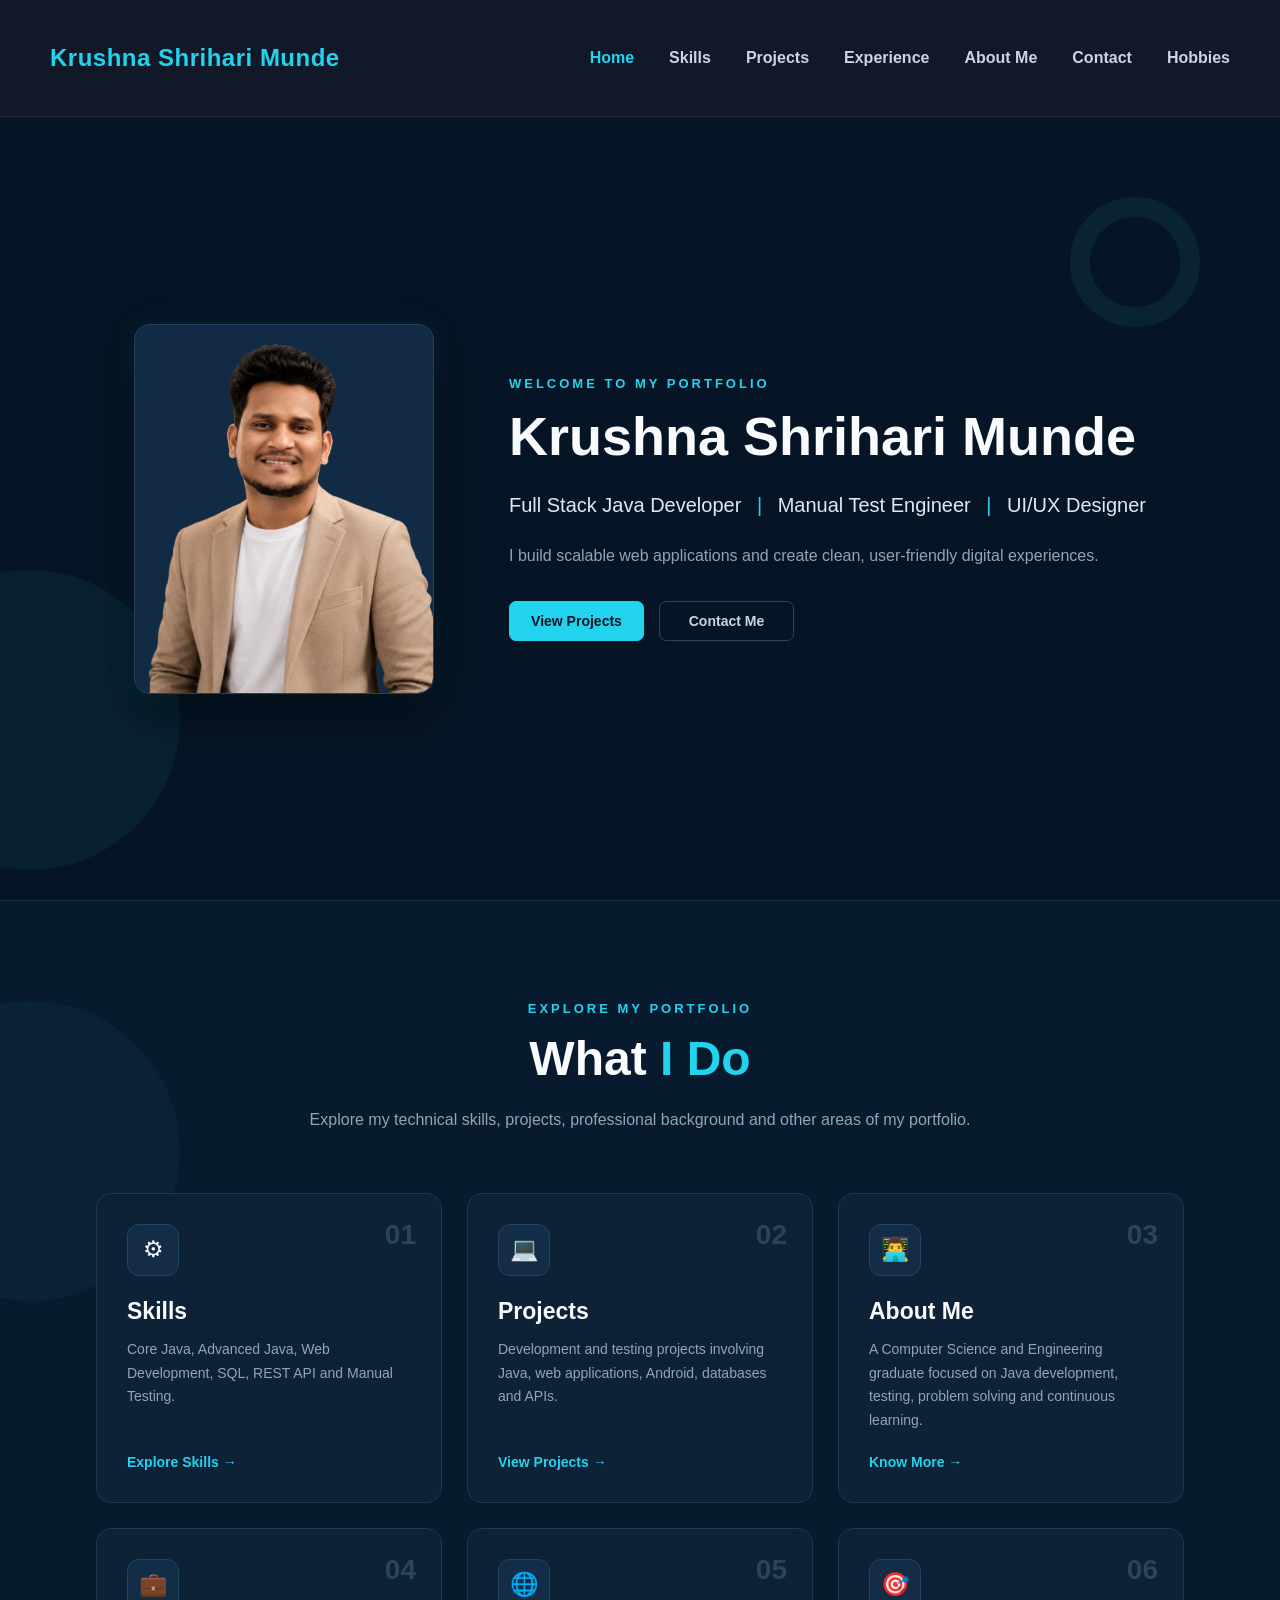
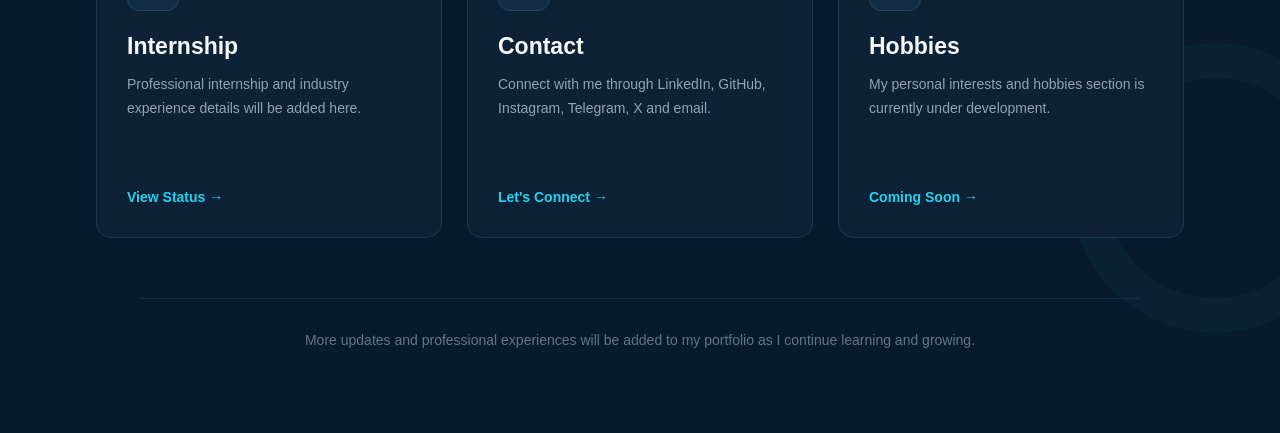
==== commit 0e2eeed2: "Update Tab name Internship to Experience Update Tab in internship to work experience" ====
--- a/index.html
+++ b/index.html
@@ -72,7 +72,7 @@
             <a href="Internship.html"
                class="navItems">
 
-                Internship
+                Experience
 
             </a>
 
--- a/css/Index.css
+++ b/css/Index.css
@@ -4235,4 +4235,431 @@
         width: 90%;
     }
 
-}+}
+/* =========================================================
+   Education Page
+========================================================= */
+
+
+/* =========================
+   EDUCATION PAGE
+========================= */
+
+#educationPage{
+
+    width: 100%;
+
+    min-height: 900px;
+
+    background-color: #0B1120;
+
+    padding-top: 140px;
+
+    padding-bottom: 80px;
+}
+
+
+/* =========================
+   EDUCATION CONTAINER
+========================= */
+
+#educationContainer{
+
+    width: 85%;
+
+    max-width: 1100px;
+
+    margin: auto;
+}
+
+
+/* =========================
+   EDUCATION HEADING
+========================= */
+
+#educationHeading{
+
+    text-align: center;
+
+    margin-bottom: 55px;
+}
+
+
+#educationLabel{
+
+    color: #22D3EE;
+
+    font-size: 13px;
+
+    font-weight: 700;
+
+    letter-spacing: 3px;
+
+    margin-bottom: 12px;
+}
+
+
+#educationHeading h1{
+
+    color: #F8FAFC;
+
+    font-size: 48px;
+
+    font-weight: 700;
+
+    margin-bottom: 18px;
+}
+
+
+#educationHeading h1 span{
+
+    color: #22D3EE;
+}
+
+
+#educationDescription{
+
+    max-width: 700px;
+
+    margin: auto;
+
+    color: #94A3B8;
+
+    font-size: 16px;
+
+    line-height: 1.7;
+}
+
+
+
+/* =========================
+   EDUCATION CARDS
+========================= */
+
+#educationCards{
+
+    display: flex;
+
+    flex-direction: column;
+
+    gap: 22px;
+}
+
+
+/* =========================
+   EDUCATION CARD
+========================= */
+
+.educationCard{
+
+    display: grid;
+
+    grid-template-columns: 150px 1fr;
+
+    background-color: #111827;
+
+    border: 1px solid #1E293B;
+
+    border-radius: 14px;
+
+    overflow: hidden;
+
+    transition:
+        transform 0.3s ease,
+        border-color 0.3s ease,
+        box-shadow 0.3s ease;
+}
+
+
+.educationCard:hover{
+
+    transform: translateY(-5px);
+
+    border-color: #22D3EE;
+
+    box-shadow:
+        0 12px 30px rgba(0, 0, 0, 0.25),
+        0 0 20px rgba(34, 211, 238, 0.08);
+}
+
+
+
+/* =========================
+   EDUCATION YEAR
+========================= */
+
+.educationYear{
+
+    display: flex;
+
+    align-items: center;
+
+    justify-content: center;
+
+    background-color: #172033;
+
+    border-right: 1px solid #263449;
+
+    color: #22D3EE;
+
+    font-size: 24px;
+
+    font-weight: 700;
+}
+
+
+
+/* =========================
+   EDUCATION CONTENT
+========================= */
+
+.educationContent{
+
+    padding: 28px 30px;
+}
+
+
+.educationLevel{
+
+    color: #22D3EE;
+
+    font-size: 11px;
+
+    font-weight: 700;
+
+    letter-spacing: 2px;
+
+    margin-bottom: 9px;
+}
+
+
+.educationContent h2{
+
+    color: #F8FAFC;
+
+    font-size: 25px;
+
+    font-weight: 700;
+
+    margin-bottom: 9px;
+}
+
+
+.educationContent h3{
+
+    color: #CBD5E1;
+
+    font-size: 16px;
+
+    font-weight: 500;
+
+    line-height: 1.5;
+
+    max-width: 700px;
+
+    margin-bottom: 5px;
+}
+
+
+.educationLocation{
+
+    color: #64748B;
+
+    font-size: 14px;
+
+    margin-bottom: 20px;
+}
+
+
+
+/* =========================
+   EDUCATION RESULT
+========================= */
+
+.educationResult{
+
+    display: inline-flex;
+
+    align-items: center;
+
+    gap: 12px;
+
+    padding: 8px 14px;
+
+    background-color: #0F172A;
+
+    border: 1px solid #263449;
+
+    border-radius: 20px;
+}
+
+
+.resultLabel{
+
+    color: #94A3B8;
+
+    font-size: 12px;
+
+    font-weight: 600;
+}
+
+
+.resultValue{
+
+    color: #22D3EE;
+
+    font-size: 14px;
+
+    font-weight: 700;
+}
+
+
+
+/* =========================
+   EDUCATION SUMMARY
+========================= */
+
+#educationSummary{
+
+    margin-top: 45px;
+
+    padding: 30px;
+
+    text-align: center;
+
+    background-color: #111827;
+
+    border: 1px solid #1E293B;
+
+    border-radius: 14px;
+
+    transition:
+        border-color 0.3s ease,
+        box-shadow 0.3s ease;
+}
+
+
+#educationSummary:hover{
+
+    border-color: #22D3EE;
+
+    box-shadow:
+        0 10px 30px rgba(0, 0, 0, 0.25);
+}
+
+
+.summaryLabel{
+
+    color: #22D3EE;
+
+    font-size: 11px;
+
+    font-weight: 700;
+
+    letter-spacing: 2px;
+
+    margin-bottom: 10px;
+}
+
+
+#educationSummary h2{
+
+    color: #F8FAFC;
+
+    font-size: 24px;
+
+    margin-bottom: 10px;
+}
+
+
+#educationSummary p{
+
+    color: #94A3B8;
+
+    font-size: 15px;
+
+    line-height: 1.7;
+
+    max-width: 700px;
+
+    margin: auto;
+}
+
+
+
+/* =========================
+   EDUCATION RESPONSIVE
+========================= */
+
+@media(max-width: 700px){
+
+    #educationPage{
+
+        padding-top: 175px;
+
+        padding-bottom: 60px;
+    }
+
+
+    #educationContainer{
+
+        width: 90%;
+    }
+
+
+    #educationHeading h1{
+
+        font-size: 38px;
+    }
+
+
+    #educationDescription{
+
+        font-size: 15px;
+    }
+
+
+    .educationCard{
+
+        grid-template-columns: 1fr;
+    }
+
+
+    .educationYear{
+
+        justify-content: flex-start;
+
+        padding: 15px 25px;
+
+        border-right: none;
+
+        border-bottom: 1px solid #263449;
+
+        font-size: 20px;
+    }
+
+
+    .educationContent{
+
+        padding: 25px;
+    }
+
+
+    .educationContent h2{
+
+        font-size: 22px;
+    }
+
+
+    .educationContent h3{
+
+        font-size: 14px;
+    }
+
+
+    #educationSummary{
+
+        padding: 25px 20px;
+    }
+
+}
